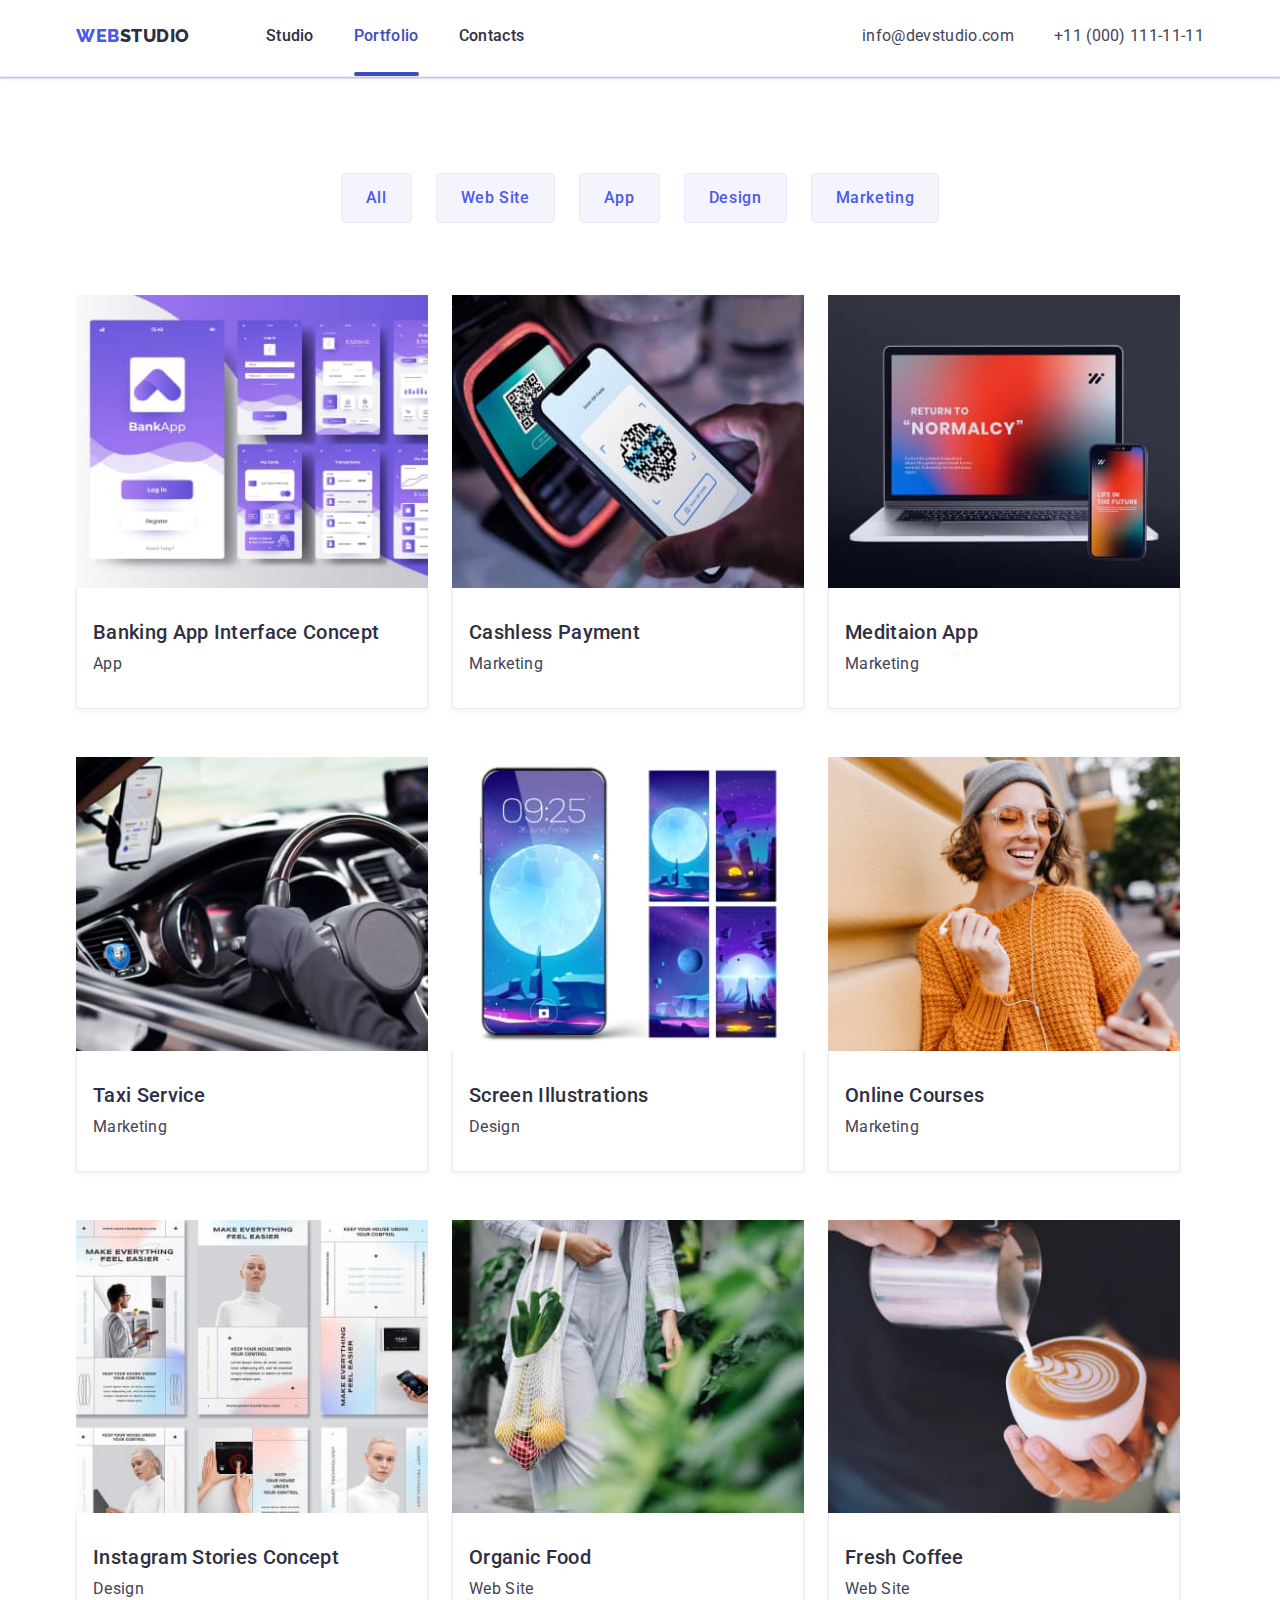
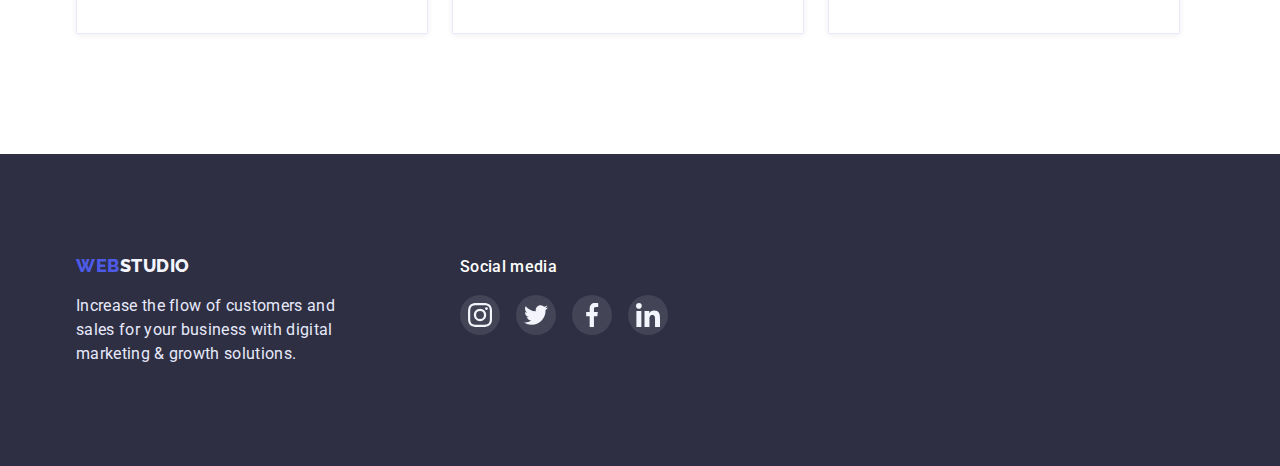
==== portfolio.html @ 929b6e39 "Initial commit" ====
<!DOCTYPE html>
<html lang="en">

<head>
  <meta charset="UTF-8" />
  <meta http-equiv="X-UA-Compatible" content="IE=edge" />
  <meta name="viewport" content="width=device-width, initial-scale=1.0" />

  <title class="title">webstudio</title>

  <link rel=" link preconnect" href="https://fonts.googleapis.com" />
  <link rel=" link preconnect" href="https://fonts.gstatic.com" crossorigin />

  <link href="https://fonts.googleapis.com/css2?family=Raleway:wght@800&family=Roboto:wght@400;500;700;900&display=swap"
    rel="stylesheet" />

  <link rel="stylesheet" href="https://cdnjs.cloudflare.com/ajax/libs/modern-normalize/1.1.0/modern-normalize.css" />
  <!-- підключаєм сторонній нормалізатор стилів для браузера -->

  <link rel=" link stylesheet" href="./css/styles.css" />
</head>

<body>
  <!-- Top Line -->
  <header class="page-header" data-header>
    <div class=" header container">
      <nav class="nav">
        <a class="logo link" href="./index.html">web<span class="logo-second">studio</span></a>

        <ul class="menu">
          <li><a class="nav-link link" href="./index.html">Studio</a></li>
          <li><a class="nav-link link current" href="./portfolio.html">Portfolio</a></li>
          <li><a class="nav-link link" href="">Contacts</a></li>
        </ul>
      </nav>
      <address class="address">
        <ul class="address-list">
          <li>
            <a class="address-item link mail" href="mailto:info@devstudio.com">info@devstudio.com</a>
          </li>
          <li>
            <a class="address-item link phone" href="tel:+110001111111">+11 (000) 111-11-11</a>
          </li>
        </ul>
      </address>
    </div>
  </header>

  <main>

    <!-- Portfolio -->
    <section class="portfolio-section">
      <div class="container finger-container">
        <h2 class="visually-hidden">Portfolio</h2>

        <ul class="filters">
          <li>
            <button type="button" class="filters-list button  filters-button">All</button>
          </li>
          <li>
            <button type="button" class="filters-list button filters-button">
              Web Site
            </button>
          </li>
          <li>
            <button type="button" class="filters-list button filters-button">App</button>
          </li>
          <li>
            <button type="button" class="filters-list button filters-button">Design</button>
          </li>
          <li>
            <button type="button" class="filters-list button filters-button">
              Marketing
            </button>
          </li>
        </ul>
        <ul class="finger-list">

          <li class="finger-item">
            <a class="portfolio-list link" href="" aria-label="banking-app link">
              <div class="product">
                <img src="./images/Portfolio/banking-app.jpeg" alt="fotos Banking Apps" width="360" height="300" />

                <div class="product-overlay">
                  <p class="text">14 Stylish and User-Friendly App Design Concepts · Task Manager App · Calorie Tracker
                    App · Exotic Fruit Ecommerce App ·
                    Cloud Storage App</p>
                </div>
              </div>
              <div class="finger-text">
                <h3 class="headline">Banking App Interface Concept</h3>
                <p class="text">App</p>
              </div>
            </a>
          </li>

          <li class="finger-item">
            <a class="portfolio-list link" href="" aria-label="cashless-payment link">
              <div class="product">
                <img src="./images/Portfolio/cashless-payment.jpeg" alt="foto payment Mobile " width="360"
                  height="300" />
                <div class="product-overlay">
                  <p class="text">14 Stylish and User-Friendly App Design Concepts · Task Manager App · Calorie Tracker
                    App · Exotic Fruit Ecommerce App ·
                    Cloud Storage App</p>
                </div>
              </div>
              <div class="finger-text">
                <h3 class="headline">Cashless Payment</h3>
                <p class="text">Marketing</p>
              </div>
            </a>
          </li>

          <li class="finger-item">
            <a class="portfolio-list link" href="" aria-label="meditaion-app link">
              <div class="product">
                <img src="./images/Portfolio/meditaion-app.jpeg" alt="foto Mobile telephone and noutbook" width="360"
                  height="300" />
                <div class="product-overlay">
                  <p class="text">14 Stylish and User-Friendly App Design Concepts · Task Manager App · Calorie Tracker
                    App · Exotic Fruit Ecommerce App ·
                    Cloud Storage App</p>
                </div>
              </div>
              <div class="finger-text">
                <h3 class="headline">Meditaion App</h3>
                <p class="text">Marketing</p>
              </div>
            </a>
          </li>

          <li class="finger-item">
            <a class="portfolio-list link" href="" aria-label="taxi-service link">
              <div class="product">
                <img src="./images/Portfolio/taxi-service.jpeg" alt="foto draiver in tte taxi" width="360"
                  height="300" />
                <div class="product-overlay">
                  <p class="text">14 Stylish and User-Friendly App Design Concepts · Task Manager App · Calorie Tracker
                    App · Exotic Fruit Ecommerce App ·
                    Cloud Storage App</p>
                </div>
              </div>
              <div class="finger-text">
                <h3 class="headline">Taxi Service</h3>
                <p class="text">Marketing</p>
              </div>
            </a>
          </li>


          <li class="finger-item">
            <a class="portfolio-list link" href="" aria-label="screen-illustrations link">
              <div class="product">
                <img src="./images/Portfolio/screen-illustrations.jpeg" alt="foto Mobile telephone" width="360"
                  height="300" />
                <div class="product-overlay">
                  <p class="text">14 Stylish and User-Friendly App Design Concepts · Task Manager App · Calorie Tracker
                    App · Exotic Fruit Ecommerce App ·
                    Cloud Storage App</p>
                </div>
              </div>
              <div class="finger-text">
                <h3 class="headline">Screen Illustrations</h3>
                <p class="text">Design</p>
              </div>
            </a>
          </li>

          <li class="finger-item">
            <a class=" portfolio-list link" href="" aria-label="online-courses link">
              <div class="product">
                <img src="./images/Portfolio/online-courses.jpeg" alt="foto women with Mobile telephone" width="360"
                  height="300" />
                <div class="product-overlay">
                  <p class="text">14 Stylish and User-Friendly App Design Concepts · Task Manager App · Calorie Tracker
                    App · Exotic Fruit Ecommerce App ·
                    Cloud Storage App</p>
                </div>
              </div>
              <div class="finger-text">
                <h3 class="headline">Online Courses</h3>
                <p class="text">Marketing</p>
              </div>
            </a>
          </li>

          <li class="finger-item">
            <a class="portfolio-list link" href="" aria-label="instagram-stories link">
              <div class="product">
                <img src="./images/Portfolio/instagram-stories.jpeg" alt="foto instagram-stories pages" width="360"
                  height="300" />
                <div class="product-overlay">
                  <p class="text">14 Stylish and User-Friendly App Design Concepts · Task Manager App · Calorie Tracker
                    App · Exotic Fruit Ecommerce App ·
                    Cloud Storage App</p>
                </div>
              </div>
              <div class="finger-text">
                <h3 class="headline">Instagram Stories Concept</h3>
                <p class="text">Design</p>
              </div>
            </a>
          </li>

          <li class="finger-item">
            <a class="portfolio-list link" href="" aria-label="organic-food link">
              <div class="product">
                <img src="./images/Portfolio/organic-food.jpeg" alt="foto women with organic food" width="360"
                  height="300" />
                <div class="product-overlay">
                  <p class="text">14 Stylish and User-Friendly App Design Concepts · Task Manager App · Calorie Tracker
                    App · Exotic Fruit Ecommerce App ·
                    Cloud Storage App</p>
                </div>
              </div>
              <div class="finger-text">
                <h3 class="headline">Organic Food</h3>
                <p class="text">Web Site</p>
              </div>
            </a>
          </li>

          <li class="finger-item">
            <a class="portfolio-list link" href="" aria-label="fresh-coffee link">
              <div class="product">
                <img src="./images/Portfolio/fresh-coffee.jpeg" alt="foto Coffee with milk" width="360" height="300" />
                <div class="product-overlay">
                  <p class="text">14 Stylish and User-Friendly App Design Concepts · Task Manager App · Calorie Tracker
                    App · Exotic Fruit Ecommerce App ·
                    Cloud Storage App</p>
                </div>
              </div>
              <div class="finger-text">
                <h3 class="headline">Fresh Coffee</h3>
                <p class="text">Web Site</p>
              </div>
            </a>
          </li>
        </ul>

      </div>
    </section>


    <footer class="page-footer">
      <div class="container footer-conteiner">
        <div class="footer-logo">
          <a class="logo link" href="./index.html">web<span class="logo-second">studio</span></a>
          <p class="text">
            Increase the flow of customers and sales for your business with digital marketing & growth solutions.
          </p>
        </div>

        <div class="social">
          <h3 class="social-text">Social media</h3>
          <ul class="social-list">
            <li class="social-cell">
              <a class="social-link link" href aria-label=" Instagram link">
                <svg class="social-icon" width="24" height="24">
                  <use href="./images/icons.svg#icon-instagram"></use>
                </svg>
              </a>
            </li>

            <li class="social-cell">
              <a class="social-link link" href aria-label=" Twitter link">
                <svg class="social-icon" width="24" height="24">
                  <use href="./images/icons.svg#icon-twitter"></use>
                </svg>
              </a>
            </li>

            <li class="social-cell">
              <a class="social-link link" href aria-label=" Facebook link">
                <svg class="social-icon" width="24" height="24">
                  <use href="./images/icons.svg#icon-facebook"></use>
                </svg>
              </a>
            </li>

            <li class="social-cell">
              <a class="social-link link" href aria-label=" Linkedin link">
                <svg class="social-icon" width="24" height="24">
                  <use href="./images/icons.svg#icon-linkedin"></use>
                </svg>
              </a>
            </li>

          </ul>
        </div>


      </div>

    </footer>
  </main>

  <script src="./js/header.js"></script>


</body>

</html>
---- css/styles.css ----
/* ========================================================================================================== */
/* global */

h1,
h2,
h3,
h4,
p {
  margin-top: 0;
  margin-bottom: 0;
}

ul,
ol {
  margin-top: 0;
  margin-bottom: 0;
  padding-left: 0;
  padding-right: 0;
  list-style-type: none;
}

img {
  display: block;
  max-width: 100%;
  height: auto;
}

.button {
  cursor: pointer;
  outline: none;
}

.address {
  font-style: normal;
}

.list {
  list-style: none;
}

.link {
  text-decoration: none;
  outline: none;
}

/* Скидаємо встановлені стилі (відступи) в браузері для h1-h6, p, ul, ol, img */

/* ============================================================================================================= */
/* KOLOR */

:root {
  --primary-brand-color: #4d5ae5;
  /* CTAs Focused Active states Links - Призывы к действию Сфокусированные активные состояния Ссылки */
  --pressed-state-color: #404bbf;
  /* CTAs - Призывы к действию  */
  --dark-color: #2e2f42;
  /* Overlays Shadows Headings - Наложения Тени Заголовки - bgc footer*/
  --success-color: #31d0aa;
  /* Valid fields Success messages    - Допустимые поля Сообщения об успехе*/
  --text-color: #434455;
  /* Body text    - Основной текст*/
  --subtle-text-color: #8e8f99;
  /* Helper text Deemphasized text    - Вспомогательный текст Текст без выделения */
  --accent-color: #e7e9fc;
  /* Accent color Hairlines Subtle backgrounds    - Акцентный цвет Линии волос Тонкий фон */
  --light-color: #f4f4fd;
  /* Light mode backgrounds Light mode Dialogs/alerts     - Фоны светлого режима Светлый режим Диалоги/оповещения  -  bgc Our Team */
  --modal-overlay-color: #e7e9fc;
  /* Overlay  - Наложение*/
  --hero-background-color: #2e2f42;
  /* Hero image background    - Фон изображения героя */
  --hero-text: #fff;
  /* текст Hero, BGC Body */
  --radius-butoon: 4px;
  /* радіус заокруглення кнопок */
  --gap-column: 24px;
  --column: 3;
  --indent-sections: 120px;
  --transition-duration: 250ms;
  --transition-timing-function: cubic-bezier(0.4, 0, 0.2, 1);
  --trns-fast: 400ms;
  --trns-slow: 800ms;
}

.visually-hidden {
  position: absolute;
  width: 1px;
  height: 1px;
  margin: -1px;
  border: 0;
  padding: 0;
  white-space: nowrap;
  clip-path: inset(100%);
  clip: rect(0 0 0 0);
  overflow: hidden;
}
/* ============================================================================================================= */
/* TEXT */
html {
  scroll-behavior: smooth;
}

body {
  background-color: var(--hero-text);
  color: var(--text-color);
  font-family: 'Roboto', sans-serif;
  letter-spacing: 0.02em;
  /* устанавливаем основной фон, цвет и вид шрифта для всей страницы  */
}

.nav-link,
.address-item,
.portfolio-list {
  color: inherit;
  font-size: 16px;
  line-height: 1.5;
  /* устанавливем шрифт */
}

.social-text {
  color: var(--hero-text);
  font-size: 16px;
  line-height: 1.5;
  /* устанавливем шрифт*/
}

.nav-link,
.social-text {
  font-weight: 500;
  /* устанавливем шрифт меню навигации */
}

.nav-link:hover,
.nav-link:focus,
.address-item:hover,
.address-item:focus {
  color: var(--pressed-state-color);

  /* устанавливем цвет фона ссылок навигации и адреса при наведении Tab и мышкой*/
}

.nav,
.nav-link {
  color: var(--dark-color);
  /* устанавливаем цвет шрифта для навигации и второй части лого */
}

.logo {
  color: var(--primary-brand-color);
  font-family: 'Raleway', sans-serif;
  font-weight: 800;
  font-size: 18px;
  line-height: 1.33;
  letter-spacing: 0.03em;
  text-transform: uppercase;
  /* устанавливаем параметры шрифта для лого и цвет для первой части лого */
}

.logo-second {
  color: var(--dark-color);
  /* устанавливаем цвет шрифта для второй части лого */
}

.page-footer {
  background-color: var(--dark-color);
  color: var(--modal-overlay-color);

  /* устанавливаем фон и цвет шрифта футера */
}

.page-footer .logo-second {
  color: var(--light-color);
  /* изменяем цвет шрифта второй части лого в футере */
}

.hero-headline {
  width: 496px;
  font-family: 'Roboto', sans-serif;
  font-size: 56px;
  line-height: calc(60 / 56);
  color: var(--hero-text);
  letter-spacing: 0.02em;
  /* устанавливаем параметры шрифта для заголовка Hero */
}

.page-hero {
  background-color: var(--hero-background-color);
}

.hero-button:hover,
.hero-button:focus {
  background: var(--pressed-state-color);

  /* устанавливем цвет фона кнопки при наведении Tab и при нажатии мышкой */
}

.hero-button {
  background: var(--primary-brand-color);
  color: var(--hero-text);
  font-family: inherit;
  font-weight: 500;
  font-size: 16px;
  line-height: 1.5;
  letter-spacing: 0.04em;
  /* устанавливем цвет шрифта кнопки и меню навигации */
}

.work,
.worker,
.customer {
  font-size: 36px;
  line-height: 1.11;
  text-align: center;
  text-transform: capitalize;
  color: var(--dark-color);
  /* устанавливаем цвет и пареметры шрифта в секторах What are we doing и Our Team */
}

.worker-section {
  background-color: var(--light-color);
  /* устанавливаем цвет фона в секторе Our Team */
}

.worker-item {
  background-color: var(--hero-text);
  /* устанавливаем цвет фона для фотографий сотрудников в секторе Our Team */
}

.filters-list {
  font-weight: 500;
  font-size: 16px;
  font-family: inherit;
  line-height: 1.5;
  letter-spacing: 0.04em;
  color: var(--primary-brand-color);
  background: var(--light-color);
  /* устанавливем цвет и параметры шрифта кнопок в неактивном состоянии  */
}

.filters-list:hover,
.filters-list:focus {
  color: var(--hero-text);
  background: var(--pressed-state-color);
  /* устанавливем цвет фона ссылок навигации и адреса при наведении Tab и мышкой*/
}

.text {
  font-size: 16px;
  line-height: 1.5;
  color: var(--text-color);
  /* устанавливаем цвет и пареметры шрифта в тексте параграфов*/
}

.product .text {
  color: var(--light-color);
}

.page-footer .text {
  color: var(--modal-overlay-color);
}

.headline {
  font-weight: 500;
  font-size: 20px;
  line-height: 1.2;
  color: var(--dark-color);
  /* устанавливаем цвет и пареметры шрифта в тексте h3*/
}

/* ============================================================================================================= */
/* INDENT TEXT  */

/* global  */

.container {
  width: 1158px;
  padding-left: 15px;
  padding-right: 15px;
  margin-left: auto;
  margin-right: auto;

  /* outline: 2px solid red;
  outline-offset: -2px; */
}

.header {
  display: flex;
  align-items: center;
  /* flex-wrap: wrap; */
  /* background-color: var(--hero-text); */
  /* position: fixed; */
  /* top: 0;
  left: 0; */
  /* width: 100%; */
}

.page-header {
  /* min-height: 76px; */
  border-bottom: 1px solid var(--accent-color);
  box-shadow: 0px 2px 1px rgba(46, 47, 66, 0.08),
    0px 1px 1px rgba(46, 47, 66, 0.16), 0px 1px 6px rgba(46, 47, 66, 0.08);
}

.no-transparency {
  background-color: rgba(17, 19, 25, 0.4);
  /* backdrop-filter: blur(15px); */
}

.nav {
  display: flex;
  align-items: center;
}

.link {
  display: block;
}

.link,
.button,
.modal-btn {
  transition-property: background-color, color, border, fill;
  transition-duration: var(--transition-duration);
  transition-timing-function: var(--transition-timing-function);
}

.nav .link,
.address .link {
  padding-top: 24px;
  padding-bottom: 28px;
  position: relative;
}

.nav-link.current::after {
  content: '';
  position: absolute;
  bottom: 0;
  right: 0;

  display: block;
  width: 100%;
  height: 4px;
  border-radius: 2px;

  background-color: var(--pressed-state-color);
}

.nav-link.current {
  color: var(--pressed-state-color);
}

.menu {
  display: flex;
  align-items: center;
  column-gap: 40px;
  margin-left: 76px;
}

.address {
  margin-left: auto;
}

.address-list {
  display: flex;
  justify-content: end;
  column-gap: 40px;
}

.page-footer {
  padding-top: 100px;
  padding-bottom: 100px;
}

.footer-conteiner {
  display: flex;
  column-gap: var(--indent-sections);
  align-items: baseline;
}

.page-footer .text {
  margin-top: 16px;
}

.footer-logo {
  width: 264px;
}

.headline {
  margin-bottom: 8px;
}

.social-list {
  display: flex;
  align-items: center;
  justify-content: center;
  gap: 16px;
}

.social-cell {
  width: 40px;
  height: 40px;
}

.social-text {
  margin-bottom: 16px;
}

.social-link {
  display: flex;
  align-items: center;
  justify-content: center;
  width: 100%;
  height: 100%;
  background: rgba(255, 255, 255, 0.1);
  border-radius: 50%;
  color: var(--light-color);
}

.social-link:hover,
.social-link:focus {
  background-color: var(--success-color);
}

.social-icon {
  display: block;
  fill: currentColor;
}
/* ============================================================================== */
/* PAGE STUDIO */

/* HERO */

.hero {
  display: block;
  padding-top: 188px;
  padding-bottom: 188px;
  text-align: center;
  max-width: 1440px;
  margin-left: auto;
  margin-right: auto;
  background-image: linear-gradient(
      rgba(46, 47, 66, 0.7),
      rgba(46, 47, 66, 0.7)
    ),
    url(../images/Hero/people-office\ 1.jpeg);
  background-repeat: no-repeat;
  background-position: center;
  background-size: cover;
}

.hero-headline {
  margin-left: auto;
  margin-right: auto;
}

.hero-button {
  padding: 16px 32px;
  box-shadow: 0px 4px 4px rgba(0, 0, 0, 0.15);
  border-radius: var(--radius-butoon);
  border: none;
  margin-top: 48px;
  min-height: 56px;
  min-width: 169px;
}

/* SECTION 1 */

.feature-section {
  display: flex;
  justify-content: center;
  padding-top: var(--indent-sections);
  padding-bottom: var(--indent-sections);
}

.feature-list {
  display: flex;
  column-gap: var(--gap-column);
}

.feature-item {
  flex-basis: calc((100% / var(--column)) - var(--gap-column));
}

.feature-pictures {
  height: 112px;
  background: var(--light-color);
  border-radius: var(--radius-butoon);
  margin-bottom: 8px;
  display: flex;
  align-items: center;
  justify-content: center;
}

.feature-icons {
  display: block;
}
/* SECTION 2 */

.work-section {
  display: flex;
  justify-content: center;
  padding-bottom: var(--indent-sections);
}

.work-list {
  display: flex;
  flex-wrap: wrap;
  margin-top: 72px;
  column-gap: var(--gap-column);
}

/* SECTION 3 */

.worker-section {
  padding-bottom: var(--indent-sections);
  padding-top: var(--indent-sections);
}

.worker {
  margin-bottom: 72px;
}

.worker-list {
  display: flex;
  flex-wrap: wrap;
  column-gap: var(--gap-column);
}

.worker-item {
  border-radius: 0px 0px 4px 4px;
  box-shadow: 0px 1px 6px rgba(46, 47, 66, 0.08),
    0px 1px 1px rgba(46, 47, 66, 0.16), 0px 2px 1px rgba(46, 47, 66, 0.08);
}

.worker-text {
  padding-top: 32px;
  padding-bottom: 32px;
  text-align: center;
}

.worker-text .text {
  margin-bottom: 8px;
}

.worker-link {
  background-color: var(--primary-brand-color);
  display: flex;
  align-items: center;
  justify-content: center;
  width: 40px;
  height: 40px;
  border-radius: 50%;
  color: var(--light-color);
}

.worker-link:hover,
.worker-link:focus {
  background-color: var(--pressed-state-color);
}

/* SECTION 4 */

.customer-section {
  display: flex;
  justify-content: center;
  padding-bottom: var(--indent-sections);
  padding-top: calc((var(--indent-sections)) + 10px);
}

.customer-list {
  display: flex;
  /* flex-wrap: wrap; */
  margin-top: 72px;
  align-items: center;
  justify-content: center;
  column-gap: var(--gap-column);
}

.customer-link {
  box-sizing: border-box;
  justify-content: center;
  align-items: center;
  color: var(--subtle-text-color);
  padding: 15px 31px;
  border: 1px solid var(--subtle-text-color);
  border-radius: 4px;
  fill: currentColor;
}

.customer-link:hover,
.customer-link:focus {
  fill: var(--pressed-state-color);
  border: 1px solid var(--pressed-state-color);
}

.customer-icon {
  display: block;
  border: none;
}
/* ============================================================================== */
/* PAGE PORTFOLIO */

/**
  |============================
  | FILTERS
  |============================
*/

.portfolio-section {
  padding-top: 96px;
  padding-bottom: var(--indent-sections);
}

.filters {
  display: flex;
  justify-content: center;
  align-items: center;
  margin-bottom: 72px;
  gap: var(--gap-column);
}

.filters-button {
  flex-direction: row;
  justify-content: center;
  align-items: center;
  padding: 12px 24px;
  border: 1px solid var(--accent-color);
  border-radius: var(--radius-butoon);
}

.filters-button:hover,
.filters-button:focus {
  background: var(--pressed-state-color);
  box-shadow: 0px 3px 1px rgba(0, 0, 0, 0.1), 0px 2px 1px rgba(0, 0, 0, 0.08),
    0px 2px 2px rgba(0, 0, 0, 0.12);
  border: none;
}
/**
  |============================
  | FINGER
  |============================
*/

.finger-container {
  justify-content: space-between;
  flex-wrap: wrap;
}

.finger-list {
  display: flex;
  flex-wrap: wrap;
  column-gap: var(--gap-column);
  row-gap: 48px;
}

.finger-item {
  flex-basis: calc((100% / var(--column)) - var(--gap-column));
}

.finger-text {
  padding-top: 32px;
  padding-bottom: 32px;
  padding-left: 16px;
  border: 1px solid var(--accent-color);
  box-shadow: 0px 1px 6px rgba(46, 47, 66, 0.08);
  border-top: none;
}

.portfolio-list:hover {
  /* border: 1px solid var(--light-color); */
  box-shadow: 0px 1px 6px rgba(46, 47, 66, 0.08),
    0px 1px 1px rgba(46, 47, 66, 0.16), 0px 2px 1px rgba(46, 47, 66, 0.08);
}

/**
  |============================
  | MODAL WINDOW
  |============================
*/

.backdrop {
  position: fixed;
  top: 0;
  left: 0;
  width: 100%;
  height: 100%;
  background-color: rgba(0, 0, 0, 0.4);

  transition: opacity var(--trns-fast), visibility var(--trns-fast);
}

.backdrop.is-hidden {
  opacity: 0;
  visibility: hidden;
  pointer-events: none;

  transition-delay: var(--transition-duration);
}

.modal {
  position: absolute;
  top: 50%;
  left: 50%;
  transform: translate(-50%, -50%);

  width: 408px;
  min-height: 576px;
  background: #fcfcfc;
  box-shadow: 0px 1px 1px rgba(0, 0, 0, 0.14), 0px 1px 3px rgba(0, 0, 0, 0.12),
    0px 2px 1px rgba(0, 0, 0, 0.2);
  border-radius: 4px;
  overflow: auto;

  transition: transform 150ms, opacity 150ms;
  transition-delay: 400ms;
  transition-timing-function: var(--transition-timing-function);
}

.backdrop.is-hidden.modal {
  transform: translate(-50%, -70%);
  opacity: 0;
  transition-delay: 0;
}

/* 
.modal-icon {
} */

.modal-btn {
  background: var(--modal-overlay-color);
  border: 1px solid rgba(0, 0, 0, 0.1);
  display: flex;
  align-items: center;
  justify-content: center;
  width: 24px;
  height: 24px;
  border-radius: 50%;
  fill: #000;
  padding: 0;
  top: 24px;
  right: 24px;
  position: absolute;

  cursor: pointer;
  outline: none;
}

.modal-btn:hover,
.modal-btn:focus {
  background: var(--pressed-state-color);
  fill: #fff;
}

/* OVERLAY */

@keyframes overlay {
  0% {
    transform: translateY(100%);
    opacity: 0;
  }
  /* 50% {
    opacity: 0;
  } */
  100% {
    transform: translateY(0);
    opacity: 1;
  }
}

@keyframes overlay-reverse {
  0% {
    transform: translateY(0);
    opacity: 0;
  }
  /* 50% {
    opacity: 1;
  } */
  100% {
    transform: translateY(100%);
    opacity: 1;
  }
}

.product {
  position: relative;
  overflow: hidden;
}

.product-overlay {
  position: absolute;
  top: 0;
  left: 0;
  width: 100%;
  height: 100%;
  padding-top: 40px;
  padding-right: 32px;
  padding-left: 32px;
  opacity: 0;
  visibility: hidden;
  pointer-events: none;

  background-color: var(--primary-brand-color);
}

.portfolio-list:hover .product-overlay {
  animation: overlay 1000ms ease-out both;
  visibility: visible;
  box-shadow: 0px 1px 6px rgba(46, 47, 66, 0.08),
    0px 1px 1px rgba(46, 47, 66, 0.16), 0px 2px 1px rgba(46, 47, 66, 0.08);
}

.portfolio-list:not(:hover) .product-overlay {
  animation: overlay-reverse 1000ms ease-out both;
  visibility: visible;
  box-shadow: 0px 1px 6px rgba(46, 47, 66, 0.08),
    0px 1px 1px rgba(46, 47, 66, 0.16), 0px 2px 1px rgba(46, 47, 66, 0.08);
}

.portfolio-list:focus .product-overlay {
  animation: overlay 1000ms ease-out both;
  visibility: visible;
  box-shadow: 0px 1px 6px rgba(46, 47, 66, 0.08),
    0px 1px 1px rgba(46, 47, 66, 0.16), 0px 2px 1px rgba(46, 47, 66, 0.08);
}
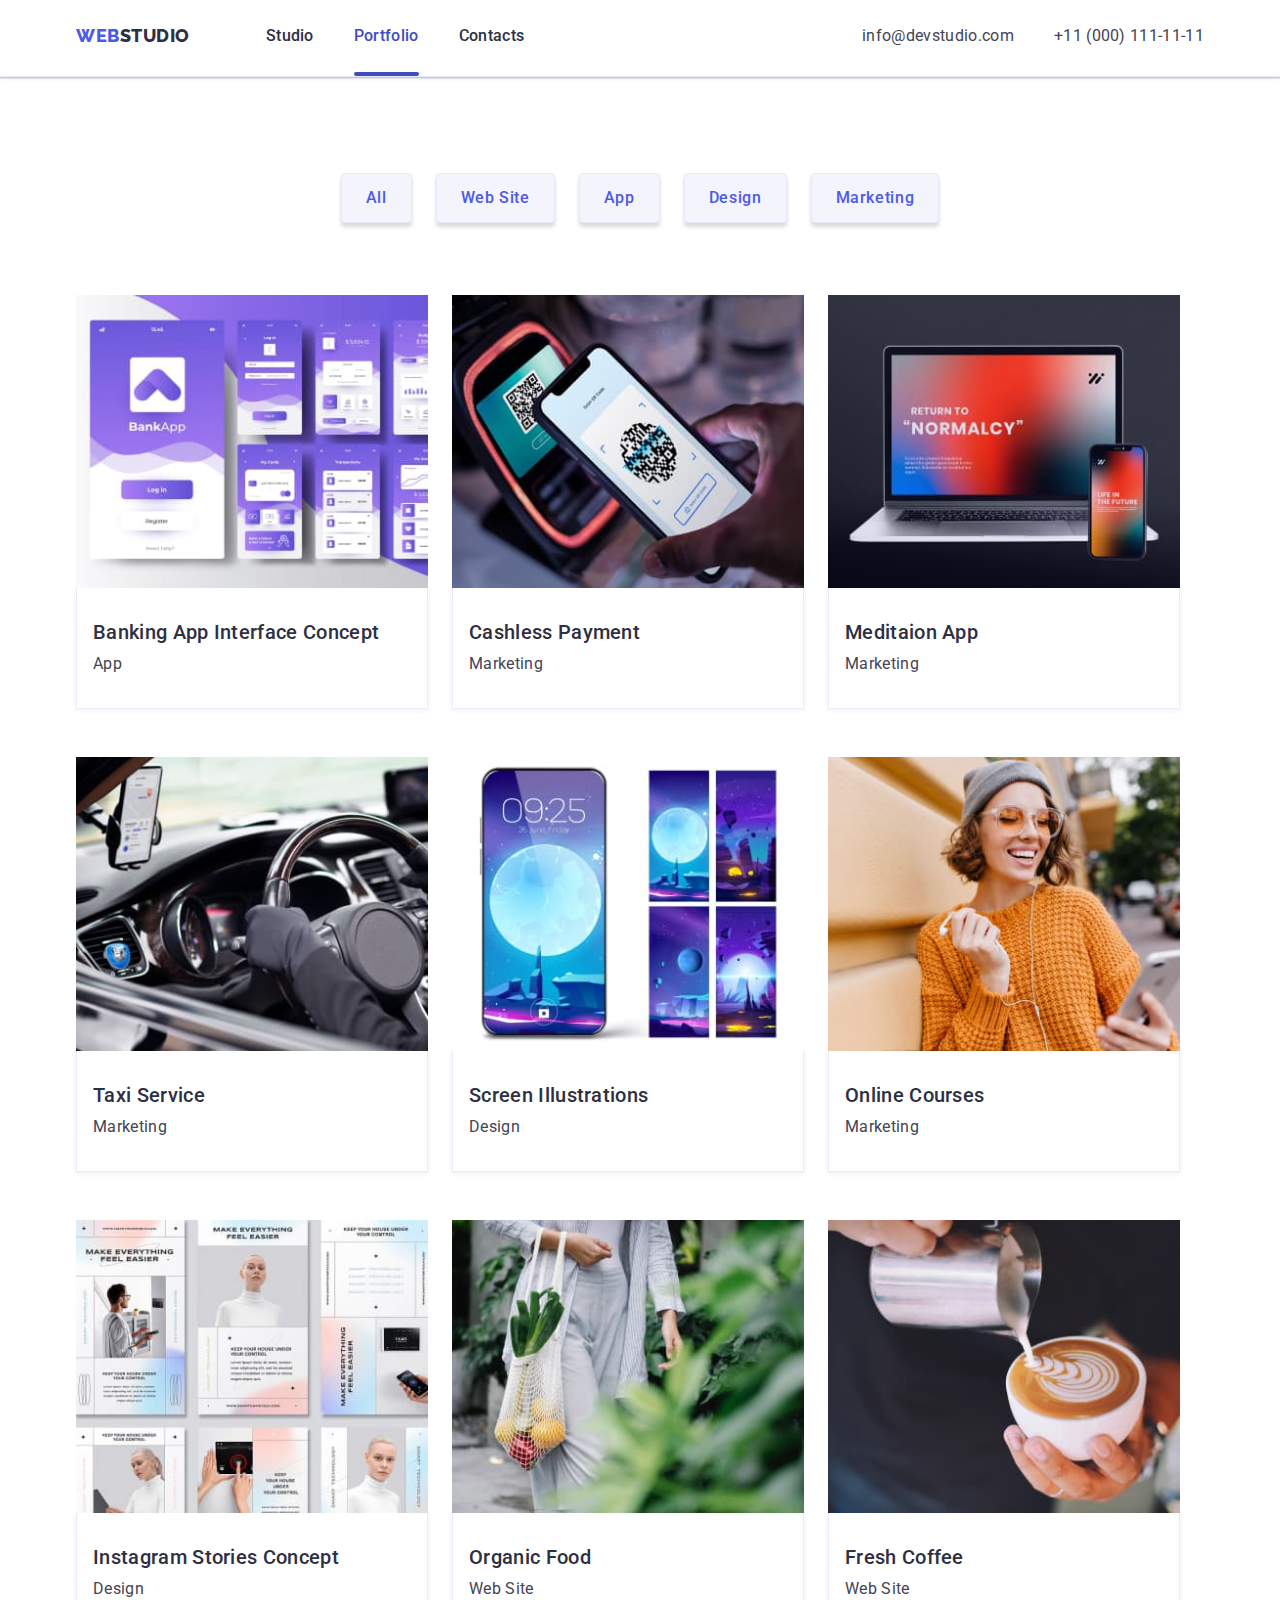
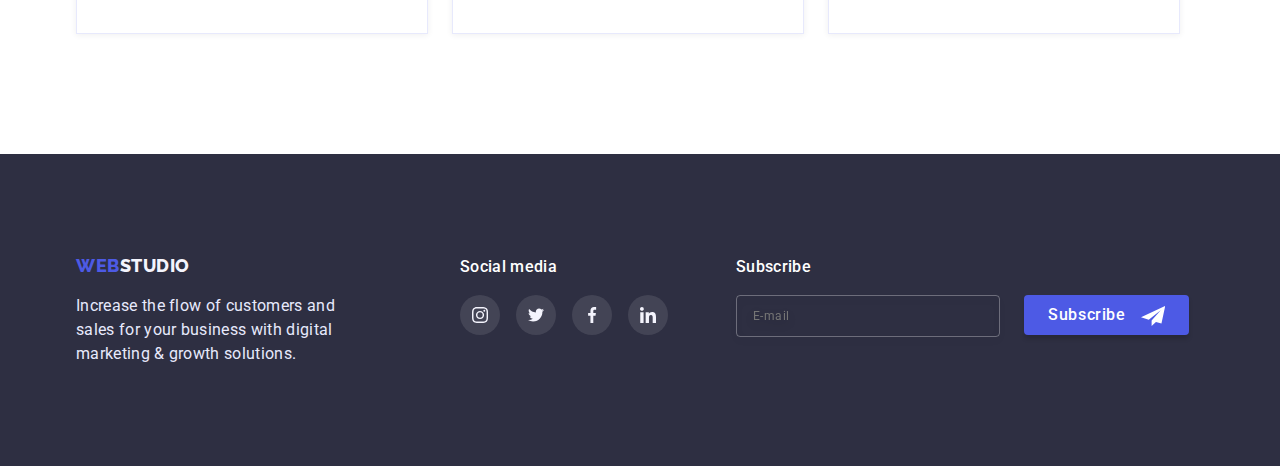
==== commit 0375c6b6: "Update portfolio.html" ====
--- a/portfolio.html
+++ b/portfolio.html
@@ -257,7 +257,7 @@
           <ul class="social-list">
             <li class="social-cell">
               <a class="social-link link" href aria-label=" Instagram link">
-                <svg class="social-icon" width="24" height="24">
+                <svg class="social-icon" width="16" height="16">
                   <use href="./images/icons.svg#icon-instagram"></use>
                 </svg>
               </a>
@@ -265,7 +265,7 @@
 
             <li class="social-cell">
               <a class="social-link link" href aria-label=" Twitter link">
-                <svg class="social-icon" width="24" height="24">
+                <svg class="social-icon" width="16" height="16">
                   <use href="./images/icons.svg#icon-twitter"></use>
                 </svg>
               </a>
@@ -273,7 +273,7 @@
 
             <li class="social-cell">
               <a class="social-link link" href aria-label=" Facebook link">
-                <svg class="social-icon" width="24" height="24">
+                <svg class="social-icon" width="16" height="16">
                   <use href="./images/icons.svg#icon-facebook"></use>
                 </svg>
               </a>
@@ -281,7 +281,7 @@
 
             <li class="social-cell">
               <a class="social-link link" href aria-label=" Linkedin link">
-                <svg class="social-icon" width="24" height="24">
+                <svg class="social-icon" width="16" height="16">
                   <use href="./images/icons.svg#icon-linkedin"></use>
                 </svg>
               </a>
@@ -290,6 +290,25 @@
           </ul>
         </div>
 
+        <div class="subscribe">
+
+          <h3 class="subscribe-text">Subscribe</h3>
+
+          <form class="subscribe-form" name="subscribe-form" autocomplete="on">
+
+            <label>
+              <input class="subscribe-email" type="email" name="subscribe-email" required id="subscribe-email"
+                placeholder="E-mail">
+            </label>
+
+            <div class="subscribe-submit">
+              <button class="subscribe-button button" type="submit">Subscribe</button>
+              <svg class="subscribe-form-icon" width="" height="">
+                <use href="./images/icons.svg#icon-send"></use>
+              </svg>
+            </div>
+          </form>
+        </div>
 
       </div>
 
--- a/css/styles.css
+++ b/css/styles.css
@@ -70,6 +70,7 @@
   --hero-background-color: #2e2f42;
   /* Hero image background    - Фон изображения героя */
   --hero-text: #fff;
+  --modal-desk: #757575;
   /* текст Hero, BGC Body */
   --radius-butoon: 4px;
   /* радіус заокруглення кнопок */
@@ -117,7 +118,8 @@
   /* устанавливем шрифт */
 }
 
-.social-text {
+.social-text,
+.subscribe-text {
   color: var(--hero-text);
   font-size: 16px;
   line-height: 1.5;
@@ -125,7 +127,8 @@
 }
 
 .nav-link,
-.social-text {
+.social-text,
+.subscribe-text {
   font-weight: 500;
   /* устанавливем шрифт меню навигации */
 }
@@ -194,7 +197,7 @@
   /* устанавливем цвет фона кнопки при наведении Tab и при нажатии мышкой */
 }
 
-.hero-button {
+.button {
   background: var(--primary-brand-color);
   color: var(--hero-text);
   font-family: inherit;
@@ -317,7 +320,9 @@
 
 .link,
 .button,
-.modal-btn {
+.modal-btn,
+.subscribe-button,
+.modal-form-button {
   transition-property: background-color, color, border, fill;
   transition-duration: var(--transition-duration);
   transition-timing-function: var(--transition-timing-function);
@@ -372,7 +377,7 @@
 
 .footer-conteiner {
   display: flex;
-  column-gap: var(--indent-sections);
+  /* column-gap: var(--indent-sections); */
   align-items: baseline;
 }
 
@@ -382,10 +387,73 @@
 
 .footer-logo {
   width: 264px;
+  margin-right: var(--indent-sections);
 }
 
 .headline {
   margin-bottom: 8px;
+}
+
+.subscribe {
+  margin-right: 15px;
+  margin-left: auto;
+}
+
+.subscribe-form {
+  display: flex;
+  gap: 24px;
+}
+
+.subscribe-submit {
+  position: relative;
+}
+
+.subscribe-email {
+  width: 264px;
+  padding-bottom: 8px;
+  padding-top: 8px;
+  padding-left: 16px;
+  font-weight: 400;
+  font-size: 12px;
+  line-height: 2;
+  letter-spacing: 0.04em;
+  color: rgba(255, 255, 255, 0.6);
+
+  user-select: none;
+  background-color: inherit;
+  border: 1px solid rgba(255, 255, 255, 0.3);
+  filter: drop-shadow(0px 4px 4px rgba(0, 0, 0, 0.15));
+  border-radius: 4px;
+}
+
+.subscribe-email:focus,
+.subscribe-email:focus-visible {
+  outline-color: rgba(0, 0, 0, 0.15);
+  transition: outline-color var(--trns-fast);
+}
+
+.subscribe-button {
+  position: relative;
+  width: 165px;
+  padding: 8px 64px 8px 24px;
+}
+
+.subscribe-button:hover,
+.subscribe-button:focus {
+  background: var(--pressed-state-color);
+}
+
+.subscribe-form-icon {
+  position: absolute;
+  top: 50%;
+  right: 24px;
+  width: 24px;
+  height: 24px;
+  transform: translateY(-50%);
+  appearance: none;
+  background-repeat: no-repeat;
+  background-position: center;
+  background-size: 10px;
 }
 
 .social-list {
@@ -400,7 +468,8 @@
   height: 40px;
 }
 
-.social-text {
+.social-text,
+.subscribe-text {
   margin-bottom: 16px;
 }
 
@@ -424,6 +493,7 @@
   display: block;
   fill: currentColor;
 }
+
 /* ============================================================================== */
 /* PAGE STUDIO */
 
@@ -453,13 +523,16 @@
 }
 
 .hero-button {
-  padding: 16px 32px;
+  margin-top: 48px;
+  width: 169px;
+  height: 56px;
+  padding: 15px 31px;
+}
+
+.button {
   box-shadow: 0px 4px 4px rgba(0, 0, 0, 0.15);
   border-radius: var(--radius-butoon);
   border: none;
-  margin-top: 48px;
-  min-height: 56px;
-  min-width: 169px;
 }
 
 /* SECTION 1 */
@@ -709,6 +782,8 @@
     0px 2px 1px rgba(0, 0, 0, 0.2);
   border-radius: 4px;
   overflow: auto;
+  padding: 24px;
+  padding-top: 72px;
 
   transition: transform 150ms, opacity 150ms;
   transition-delay: 400ms;
@@ -720,10 +795,6 @@
   opacity: 0;
   transition-delay: 0;
 }
-
-/* 
-.modal-icon {
-} */
 
 .modal-btn {
   background: var(--modal-overlay-color);
@@ -750,6 +821,158 @@
   fill: #fff;
 }
 
+label {
+  display: block;
+}
+
+.modal-title {
+  display: block;
+  margin-bottom: 16px;
+  text-align: center;
+  font-weight: 500;
+  font-size: 16px;
+  line-height: 1.5;
+  letter-spacing: 0.02em;
+  color: var(--dark-color);
+  user-select: none;
+}
+
+.modal-form-label,
+.modal-form-comment,
+.modal-form-desk {
+  display: block;
+  font-weight: 400;
+  font-size: 12px;
+  line-height: 1.33;
+  letter-spacing: 0.04em;
+  margin-bottom: 4px;
+  user-select: none;
+}
+
+.modal-form-label {
+  color: var(--subtle-text-color);
+}
+
+.modal-form-desk {
+  color: var(--modal-desk);
+}
+
+.modal-form-group {
+  position: relative;
+  margin-bottom: 8px;
+}
+.modal-form-field {
+  display: block;
+  width: 100%;
+  height: 40px;
+  border-radius: var(--radius-butoon);
+  border: 1px solid rgba(33, 33, 33, 0.2);
+  padding-left: 40px;
+  padding-right: 40px;
+  transition: outline-color var(--trns-fast);
+}
+
+.modal-form-field:focus,
+.modal-form-field:focus-visible,
+.modal-form-comment:focus,
+.modal-form-comment:focus-visible {
+  outline-color: var(--primary-brand-color);
+  transition: outline-color var(--trns-fast);
+}
+
+.modal-form-icon {
+  position: absolute;
+  top: 50%;
+  left: 19px;
+  transform: translateY(-50%);
+  pointer-events: none;
+  fill: var(--dark-color);
+  transition: fill var(--trns-fast);
+}
+
+.modal-form-field:focus + .modal-form-icon {
+  fill: var(--primary-brand-color);
+}
+
+.modal-form-comment {
+  display: block;
+  width: 100%;
+  height: 120px;
+  padding-top: 8px;
+  padding-left: 16px;
+
+  resize: none;
+  border-radius: var(--radius-butoon);
+  border: 1px solid rgba(33, 33, 33, 0.2);
+  transition: outline-color var(--trns-fast);
+  margin-bottom: 16px;
+}
+
+.modal-form-comment::placeholder {
+  font-weight: 400;
+  font-size: 12px;
+  line-height: 1.33;
+  letter-spacing: 0.04em;
+  color: rgba(117, 117, 117, 0.5);
+}
+
+.modal-form-agreement {
+  display: flex;
+  align-items: center;
+  gap: 8px;
+  justify-content: center;
+  margin-bottom: 24px;
+}
+.modal-form-checkbox {
+  display: block;
+  width: 16px;
+  height: 16px;
+  border: 1.25px solid var(--dark-color);
+  background-color: var(--light-color);
+  border-radius: 2px;
+  transition-property: background-color, border-color, background-size;
+  transition-duration: var(--trns-fast);
+  transition-timing-function: var(--transition-timing-function);
+  transition-delay: 0s, 0s, 200ms;
+
+  background-image: url("data:image/svg+xml,%3Csvg width='10' height='8' viewBox='0 0 10 8' fill='none' xmlns='http://www.w3.org/2000/svg'%3E%3Cpath d='M8.44558 0.255056C8.61838 0.089653 8.84834 -0.00178848 9.08693 2.65108e-05C9.32551 0.0018415 9.55407 0.0967713 9.72436 0.264784C9.89466 0.432797 9.99337 0.660752 9.99968 0.900549C10.006 1.14034 9.91939 1.37323 9.75816 1.55005L4.86357 7.70436C4.7794 7.79551 4.67782 7.86865 4.5649 7.91942C4.45198 7.97018 4.33003 7.99754 4.20636 7.99984C4.08268 8.00214 3.95981 7.97935 3.8451 7.93282C3.73038 7.88629 3.62618 7.81698 3.53872 7.72903L0.292827 4.46564C0.202435 4.38096 0.129933 4.27884 0.0796475 4.16537C0.0293621 4.05191 0.00232279 3.92942 0.000143182 3.80522C-0.00203643 3.68102 0.0206883 3.55765 0.0669613 3.44248C0.113234 3.3273 0.182108 3.22267 0.269473 3.13483C0.356838 3.047 0.460905 2.97775 0.575465 2.93123C0.690026 2.88471 0.812734 2.86186 0.936267 2.86405C1.0598 2.86624 1.18163 2.89343 1.29449 2.94398C1.40734 2.99454 1.50892 3.06743 1.59315 3.15831L4.16189 5.73967L8.42227 0.28219C8.42994 0.272694 8.43813 0.263635 8.4468 0.255056H8.44558Z' fill='%23F4F4FD'/%3E%3C/svg%3E%0A");
+
+  background-repeat: no-repeat;
+  background-position: center;
+  background-size: 10px;
+}
+
+.modal-form-checkbox:checked {
+  background-color: var(--pressed-state-color);
+  border: var(--pressed-state-color);
+}
+.modal-form-desk {
+  margin-bottom: 0;
+}
+
+.modal-form-link {
+  color: var(--primary-brand-color);
+}
+.modal-form-button {
+  display: block;
+  margin-left: auto;
+  margin-right: auto;
+  margin-top: 24px;
+  margin-bottom: 24px;
+  width: 169px;
+  height: 56px;
+  padding: 16px 32px 16px 32px;
+}
+
+.modal-form-button:hover,
+.modal-form-button:focus {
+  background: var(--pressed-state-color);
+}
+
+.modal-form-button:disabled {
+  cursor: not-allowed;
+}
+
 /* OVERLAY */
 
 @keyframes overlay {
@@ -757,9 +980,7 @@
     transform: translateY(100%);
     opacity: 0;
   }
-  /* 50% {
-    opacity: 0;
-  } */
+
   100% {
     transform: translateY(0);
     opacity: 1;
@@ -771,9 +992,7 @@
     transform: translateY(0);
     opacity: 0;
   }
-  /* 50% {
-    opacity: 1;
-  } */
+
   100% {
     transform: translateY(100%);
     opacity: 1;
